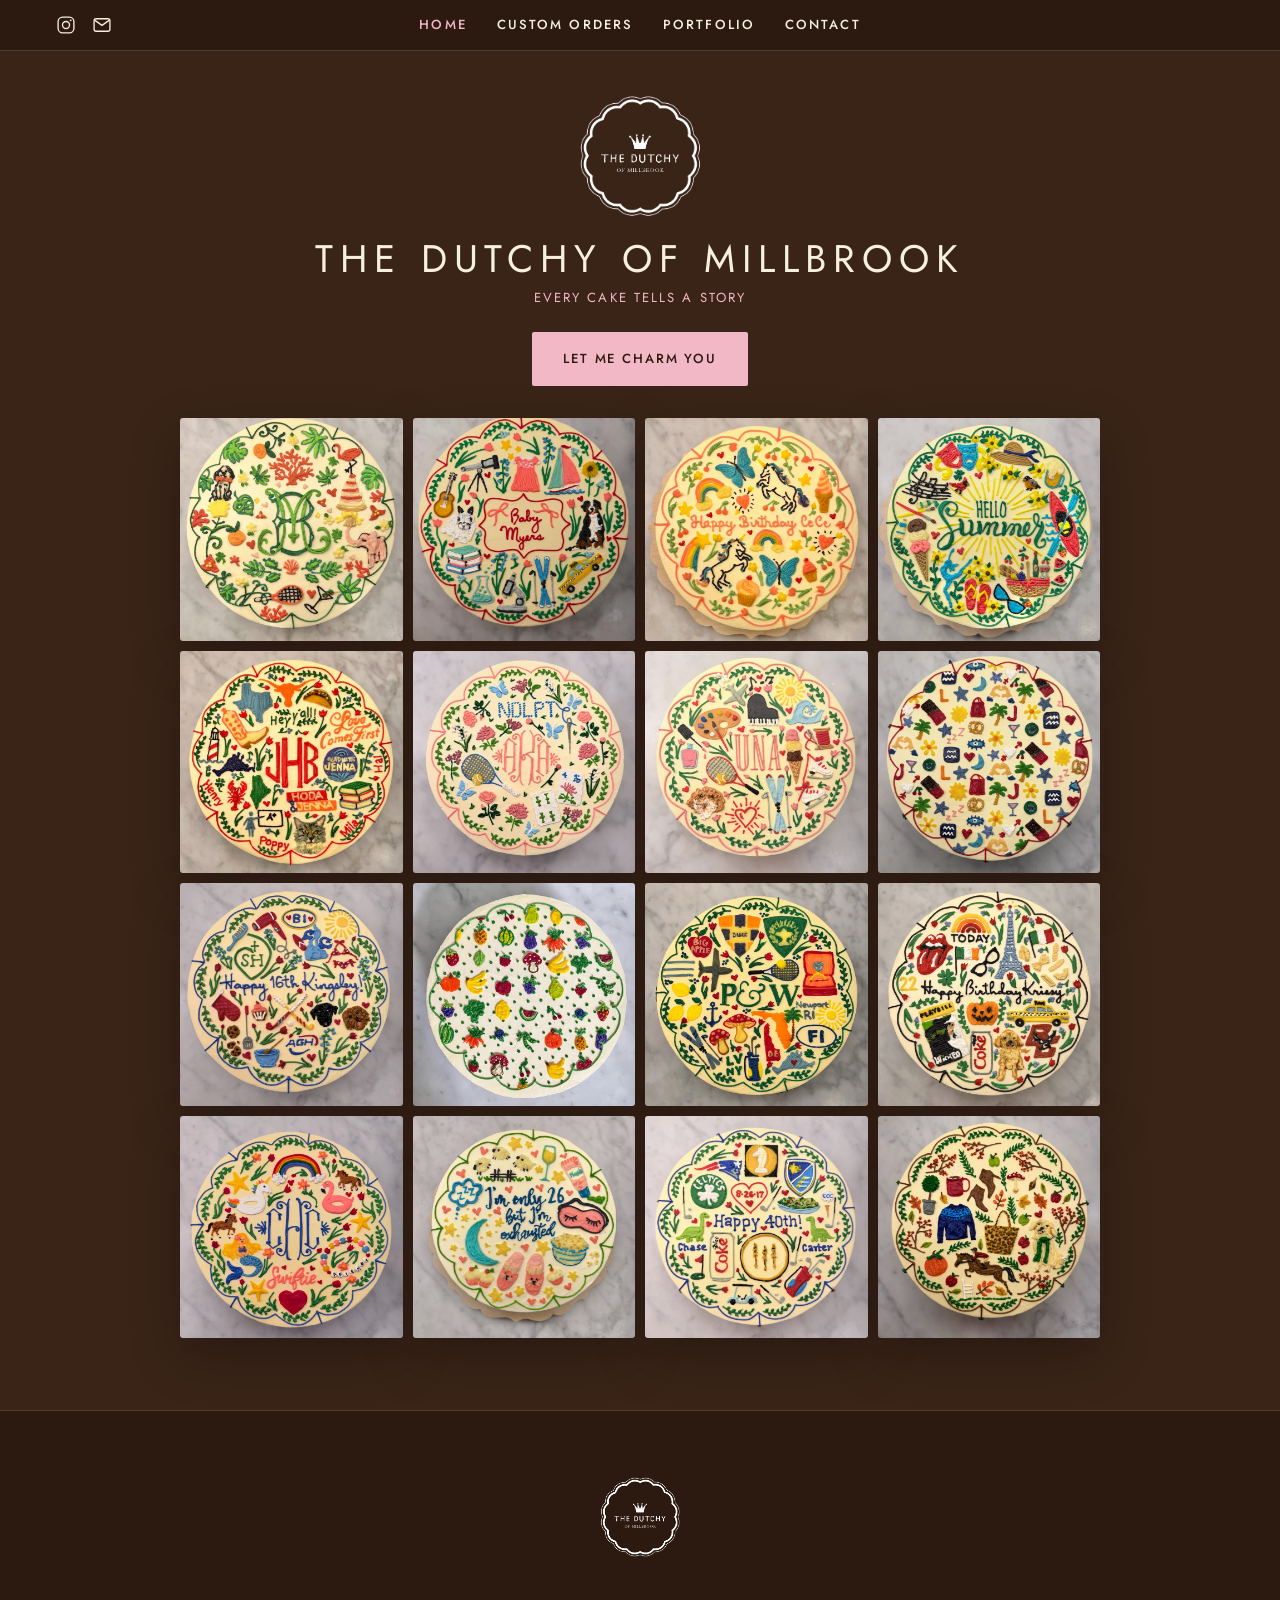
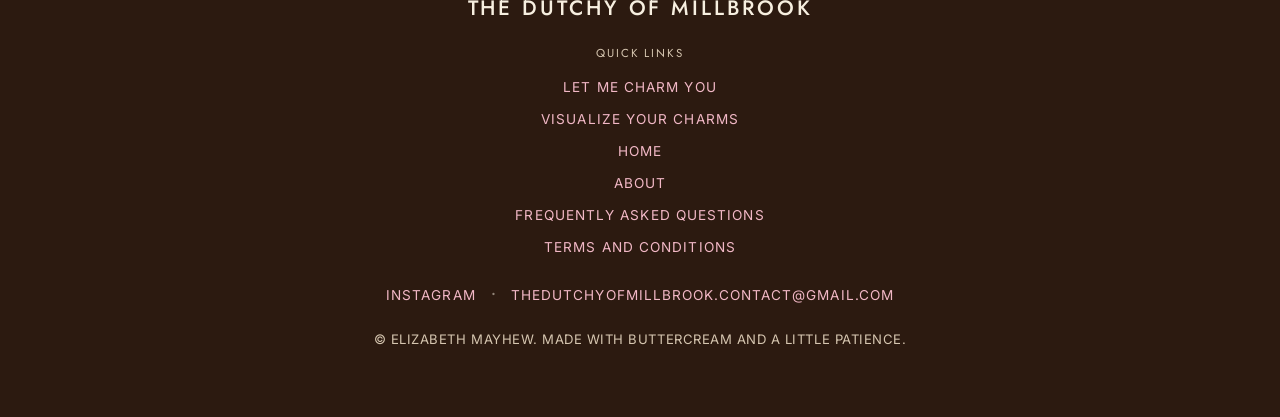
==== index.html @ a3e30500 "Initial commit: The Dutchy of Millbrook site + charm cake game Multi-page static bakery site (home, " ====
<!DOCTYPE html>
<html lang="en">
<head>
  <meta charset="UTF-8" />
  <meta name="viewport" content="width=device-width, initial-scale=1.0" />
  <title>The Dutchy of Millbrook — Charm Cakes by Elizabeth Mayhew</title>
  <meta name="description" content="Hand-painted charm cakes by Elizabeth Mayhew — The Dutchy of Millbrook. Each cake tells the story of a life, like an edible charm bracelet." />
  <link rel="preconnect" href="https://fonts.googleapis.com" />
  <link rel="preconnect" href="https://fonts.gstatic.com" crossorigin />
  <link href="https://fonts.googleapis.com/css2?family=Jost:wght@300;400;500;600&family=Inter:wght@300;400;500&display=swap" rel="stylesheet" />
  <link rel="stylesheet" href="styles.css" />
</head>
<body>

  <header class="nav">
    <div class="nav-social">
      <a href="https://www.instagram.com/elizabethmayhew/" target="_blank" rel="noopener" aria-label="Instagram">
        <svg viewBox="0 0 24 24" fill="none" stroke="currentColor" stroke-width="1.6"><rect x="2.5" y="2.5" width="19" height="19" rx="5.5"/><circle cx="12" cy="12" r="4.2"/><circle cx="17.6" cy="6.4" r="1.1" fill="currentColor" stroke="none"/></svg>
      </a>
      <a href="mailto:thedutchyofmillbrook.contact@gmail.com?subject=CAKE" aria-label="Email">
        <svg viewBox="0 0 24 24" fill="none" stroke="currentColor" stroke-width="1.6"><rect x="2.5" y="4.5" width="19" height="15" rx="2.5"/><path d="M3.5 6.5l8.5 6 8.5-6"/></svg>
      </a>
    </div>
    <nav class="nav-links">
      <a href="index.html" aria-current="page">Home</a>
      <a href="order.html">Custom Orders</a>
      <a href="portfolio.html">Portfolio</a>
      <a href="contact.html">Contact</a>
    </nav>
    <div class="nav-spacer" aria-hidden="true"></div>
  </header>

  <!-- ================= HOME ================= -->
  <section class="home">
    <img src="images/logo-white.png" class="home-logo" alt="The Dutchy of Millbrook" />
    <h1 class="home-title">The Dutchy <em>of</em> Millbrook</h1>
    <p class="home-tag">Every cake tells a story</p>
    <a href="order.html#charm" class="btn btn-primary home-cta">Let me charm you</a>
    <div class="home-grid">
      <img src="images/grid-1.jpg" alt="A charm cake on grey marble" />
      <img src="images/grid-2.jpg" alt="A charm cake on grey marble" />
      <img src="images/grid-3.jpg" alt="A charm cake on grey marble" />
      <img src="images/grid-4.jpg" alt="A charm cake on grey marble" />
      <img src="images/grid-5.jpg" alt="A charm cake on grey marble" />
      <img src="images/grid-6.jpg" alt="A charm cake on grey marble" />
      <img src="images/grid-7.jpg" alt="A charm cake on grey marble" />
      <img src="images/grid-8.jpg" alt="A charm cake on grey marble" />
      <img src="images/grid-9.jpg" alt="A charm cake on grey marble" />
      <img src="images/grid-10.jpg" alt="A charm cake on grey marble" />
      <img src="images/grid-11.jpg" alt="A charm cake on grey marble" />
      <img src="images/grid-12.jpg" alt="A charm cake on grey marble" />
      <img src="images/grid-13.jpg" alt="A charm cake on grey marble" />
      <img src="images/grid-14.jpg" alt="A charm cake on grey marble" />
      <img src="images/grid-15.jpg" alt="A charm cake on grey marble" />
      <img src="images/grid-16.jpg" alt="A charm cake on grey marble" />
    </div>
  </section>

  <footer class="footer">
    <img src="images/logo-white.png" alt="The Dutchy of Millbrook" class="footer-logo" />
    <p class="footer-brand">The Dutchy <em>of</em> Millbrook</p>
    <p class="footer-quick-label">Quick Links</p>
    <nav class="footer-links-list">
      <a href="order.html">Let me charm you</a>
      <a href="charm-visualizer.html" target="_blank" rel="noopener">Visualize Your Charms</a>
      <a href="index.html">Home</a>
      <a href="about.html">About</a>
      <a href="faq.html">Frequently Asked Questions</a>
      <a href="terms.html">Terms and Conditions</a>
    </nav>
    <p class="footer-links">
      <a href="https://www.instagram.com/elizabethmayhew/" target="_blank" rel="noopener">Instagram</a>
      <span>·</span>
      <a href="mailto:thedutchyofmillbrook.contact@gmail.com?subject=CAKE">thedutchyofmillbrook.contact@gmail.com</a>
    </p>
    <p class="footer-fine">© Elizabeth Mayhew. Made with buttercream and a little patience.</p>
  </footer>

</body>
</html>
---- styles.css ----
/* ============================================================
   The Dutchy of Millbrook
   Chocolate-brown theme · editorial all-caps · Jost + Inter
   ============================================================ */

:root {
  --bg:        #3a2418;   /* uniform dark chocolate */
  --bg-soft:   #46311f;   /* raised panels / cards (subtle) */
  --bg-deep:   #2c1a10;   /* footer + inquire */
  --cream:     #f7efe0;   /* primary light text */
  --cream-dim: #d6c6b0;   /* secondary text */
  --paper:     #fbf6ec;   /* light form card */
  --pink:      #f2b8c6;
  --pink-deep: #ec9bb0;
  --logo:      #7b5236;
  --green:     #8fbf78;
  --red:       #e0837a;
  --ink:       #2b2018;   /* dark text on light card */
  --ink-soft:  #6a5848;
  --line:      rgba(247, 239, 224, 0.16);

  --body:    "Inter", system-ui, -apple-system, sans-serif;
  --display: "Jost", "Inter", sans-serif;

  --shadow: 0 18px 50px rgba(0, 0, 0, 0.28);
  --radius: 3px;
}

* { box-sizing: border-box; }
html { scroll-behavior: smooth; }

body {
  margin: 0;
  font-family: var(--body);
  font-size: 18px;
  line-height: 1.7;
  font-weight: 400;
  color: var(--cream);
  background: var(--bg);
  -webkit-font-smoothing: antialiased;
  text-transform: uppercase;
}
/* keep what people TYPE in natural case; placeholders stay uppercase */
input, textarea { text-transform: none; }
::placeholder { text-transform: uppercase; }

h1, h2, h3 {
  font-family: var(--display); font-weight: 400; line-height: 1.15;
  color: var(--cream); text-transform: uppercase; letter-spacing: 0.05em;
  margin: 0;
}
a { color: var(--pink); }
em { font-style: normal; color: var(--pink); }

.eyebrow, .section-kicker {
  font-family: var(--display); text-transform: uppercase;
  letter-spacing: 0.24em; font-size: 0.78rem; font-weight: 500;
  color: var(--pink); margin: 0 0 16px;
}

/* ---------- Nav ---------- */
.nav {
  position: sticky; top: 0; z-index: 50;
  display: grid; grid-template-columns: 1fr auto 1fr; align-items: center;
  padding: 14px clamp(18px, 5vw, 56px);
  background: rgba(44, 26, 16, 0.92);
  backdrop-filter: blur(8px);
  border-bottom: 1px solid var(--line);
}
.nav-social { display: flex; gap: 16px; align-items: center; justify-self: start; }
.nav-social a { color: var(--cream); display: inline-flex; }
.nav-social a:hover { color: var(--pink); }
.nav-social svg { width: 20px; height: 20px; display: block; }
.nav-spacer { justify-self: end; }

.nav-links { justify-self: center; display: flex; flex-wrap: wrap; align-items: center; justify-content: center; gap: clamp(16px, 2.6vw, 30px); }
.nav-links a[aria-current] { color: var(--pink); }

/* interior page header */
.page-head { text-align: center; max-width: 760px; margin: 0 auto; padding: clamp(44px, 6vw, 84px) clamp(20px, 6vw, 60px) 0; }
.page-head h1 { font-size: clamp(2rem, 4.5vw, 3rem); margin: 8px 0 0; }
.page-head .section-sub { margin-top: 14px; }
/* tighten the gap between a page heading and the content below it */
.page-head + section { padding-top: clamp(20px, 3.5vw, 44px); }
.contact-card { max-width: 640px; margin: 30px auto 0; text-align: center; }
.contact-card p { color: var(--cream); letter-spacing: 0.04em; margin: 0 0 14px; }
.contact-card a { color: var(--pink); }
.coming-soon { text-align: center; color: var(--cream-dim); max-width: 560px; margin: 24px auto 0; letter-spacing: 0.04em; }
.nav-links a {
  text-decoration: none; color: var(--cream);
  font-family: var(--display); text-transform: uppercase;
  letter-spacing: 0.16em; font-size: 0.82rem; font-weight: 500;
}
.nav-links a:hover { color: var(--pink); }
.nav-cta {
  background: var(--pink); color: var(--bg-deep) !important;
  padding: 10px 20px; border-radius: 2px;
}
.nav-cta:hover { background: var(--cream); }
.nav-toggle { display: none; }

/* ---------- Buttons ---------- */
.btn {
  display: inline-block; text-decoration: none; cursor: pointer;
  font-family: var(--display); font-size: 0.82rem; font-weight: 500;
  text-transform: uppercase; letter-spacing: 0.14em;
  padding: 15px 30px; border-radius: 2px; border: 1px solid transparent;
  transition: transform .12s ease, background .2s ease, color .2s ease;
}
.btn:hover { transform: translateY(-2px); }
.btn-primary { background: var(--pink); color: var(--bg-deep); }
.btn-primary:hover { background: var(--cream); }
.btn-ghost { background: transparent; color: var(--cream); border-color: var(--cream); }
.btn-ghost:hover { background: var(--cream); color: var(--bg); }
.btn-block { width: 100%; text-align: center; font-size: 1.15rem; }

/* ---------- Home (centered brand + 3x3 grid) ---------- */
.home {
  text-align: center; max-width: 1040px; margin: 0 auto;
  padding: clamp(10px, 2.4vw, 26px) clamp(20px, 5vw, 60px) clamp(36px, 6vw, 72px);
}
.home-logo { width: clamp(120px, 19vw, 158px); height: auto; margin: 0 auto 2px; display: block; }
.home-title { font-size: clamp(1.6rem, 3.4vw, 2.4rem); letter-spacing: 0.18em; margin: 0 0 6px; }
.home-title em { color: var(--cream); }
.home-tag {
  font-family: var(--display); text-transform: uppercase; letter-spacing: 0.16em;
  font-size: 0.82rem; color: var(--pink); margin: 0 0 22px;
}
.home-cta { margin: 0 0 32px; }
.home-grid { display: grid; grid-template-columns: repeat(4, 1fr); gap: 10px; max-width: 1080px; margin: 0 auto; }
.home-grid img {
  width: 100%; aspect-ratio: 1 / 1; object-fit: cover;
  border-radius: 3px; display: block; box-shadow: var(--shadow);
}

.scallop-frame {
  position: relative; display: inline-block; padding: 14px;
  background: var(--bg-soft);
  border-radius: 18px; box-shadow: var(--shadow);
  --s: 22px;
  -webkit-mask:
    radial-gradient(var(--s) at var(--s) var(--s), #0000 98%, #000) -.5px -.5px,
    radial-gradient(var(--s) at var(--s) var(--s), #0000 98%, #000) var(--s) var(--s);
}
.scallop-frame img {
  display: block; width: 100%; max-width: 440px; border-radius: 10px;
  aspect-ratio: 1 / 1; object-fit: cover; object-position: center;
}

/* ---------- Divider ---------- */
.garland-divider { width: min(1140px, 88vw); height: 1px; margin: 8px auto; background: var(--line); }

/* ---------- Section shells ---------- */
section { padding: clamp(48px, 7vw, 96px) clamp(20px, 6vw, 80px); }
.story, .lookbook, .how { max-width: 1140px; margin: 0 auto; }
section h2 { font-size: clamp(1.9rem, 4vw, 2.7rem); margin: 0 0 12px; }
.section-sub { font-size: 1.05rem; color: var(--cream-dim); max-width: 60ch; letter-spacing: 0.04em; }

/* Superette-style: centered section headers */
h2, .section-kicker { text-align: center; }
.section-sub, .email-line { text-align: center; margin-left: auto; margin-right: auto; }

/* ---------- Story ---------- */
.story-grid { display: grid; grid-template-columns: 1.4fr 0.85fr; gap: clamp(24px, 4vw, 54px); margin-top: 26px; }
.story-body p { margin: 0 0 18px; font-size: 1.02rem; color: var(--cream); letter-spacing: 0.03em; }
.story-aside {
  background: var(--bg-soft); border: 1px solid var(--line);
  border-radius: var(--radius); padding: 28px; align-self: start;
}
.story-aside blockquote {
  margin: 0 0 18px; font-family: var(--display); font-size: 1.1rem;
  color: var(--pink); line-height: 1.4; letter-spacing: 0.03em;
}
.story-facts { list-style: none; margin: 0; padding: 0; }
.story-facts li { padding: 11px 0; border-top: 1px solid var(--line); font-size: 0.95rem; color: var(--cream); letter-spacing: 0.04em; }
.story-facts span { display: block; font-family: var(--display); letter-spacing: 0.18em; font-size: 0.7rem; color: var(--pink); margin-bottom: 3px; }

/* ---------- Lookbook ---------- */
.gallery { display: grid; grid-template-columns: repeat(3, 1fr); gap: 16px; margin-top: 30px; }
.menu-list ul { list-style: none; margin: 0; padding: 0; }
.menu-list li { padding: 8px 0; border-top: 1px solid var(--line); font-size: 0.92rem; letter-spacing: 0.03em; color: var(--cream); }
.menu-list li:first-child { border-top: 0; }
.tile {
  position: relative; margin: 0; border-radius: var(--radius); overflow: hidden;
  background: var(--bg-soft); box-shadow: var(--shadow); aspect-ratio: 1 / 1;
}
.tile-lg { grid-column: span 2; grid-row: span 2; aspect-ratio: auto; }
.tile img { width: 100%; height: 100%; object-fit: cover; object-position: center; display: block; }
.tile figcaption {
  position: absolute; left: 0; right: 0; bottom: 0;
  padding: 16px; color: #fff; font-family: var(--display); font-size: 1.05rem;
  letter-spacing: 0.08em;
  background: linear-gradient(to top, rgba(20, 10, 4, 0.9), transparent);
}
.tile figcaption span { display: block; font-family: var(--body); font-size: .8rem; opacity: .9; letter-spacing: 0.04em; }
.tile-soon {
  display: grid; place-items: center; aspect-ratio: 1 / 1;
  border: 1px dashed var(--line); background: var(--bg-soft);
}
.tile-soon figcaption { position: static; background: none; color: var(--cream); text-align: center; }
.tile-soon figcaption span { color: var(--pink); }
.gallery-note { margin-top: 18px; color: var(--cream-dim); font-size: 0.95rem; letter-spacing: 0.04em; }

/* ---------- How it works ---------- */
.steps { display: grid; grid-template-columns: repeat(3, 1fr); gap: 22px; margin-top: 32px; }
.step { background: var(--bg-soft); border: 1px solid var(--line); border-radius: var(--radius); padding: 28px 24px; }
.step-num {
  display: grid; place-items: center; width: 46px; height: 46px;
  background: var(--pink); color: var(--bg-deep); border-radius: 50%;
  font-family: var(--display); font-weight: 600; font-size: 1.3rem; margin-bottom: 14px;
}
.step h3 { font-size: 1.15rem; margin: 0 0 8px; letter-spacing: 0.06em; }
.step p { margin: 0; color: var(--cream-dim); font-size: 0.98rem; letter-spacing: 0.03em; }

/* pricing + flavor blocks inside How It Works */
.how-detail { margin-top: 36px; display: grid; grid-template-columns: repeat(2, 1fr); gap: 22px; }
.how-card { background: var(--bg-soft); border: 1px solid var(--line); border-radius: var(--radius); padding: 26px 28px; }
.how-card h3 { font-size: 1rem; letter-spacing: 0.12em; color: var(--pink); margin-bottom: 16px; }
.price-list { list-style: none; margin: 0; padding: 0; }
.price-list li { display: flex; justify-content: space-between; gap: 14px; padding: 10px 0; border-top: 1px solid var(--line); font-size: 0.95rem; letter-spacing: 0.03em; }
.price-list li:first-child { border-top: 0; }
.price-list .price { color: var(--pink); white-space: nowrap; font-family: var(--display); }
.price-list small { display: block; color: var(--cream-dim); font-size: 0.78rem; }
.how-card p { margin: 0 0 12px; font-size: 0.95rem; color: var(--cream); letter-spacing: 0.03em; }
.how-card p:last-child { margin-bottom: 0; }
.how-note { margin-top: 28px; font-size: 0.98rem; color: var(--cream-dim); letter-spacing: 0.03em; }
.how-note strong { color: var(--pink); }

/* ---------- Portfolio masonry ---------- */
.page-head .btn { margin-top: 22px; }
.portfolio { max-width: 1240px; margin: 0 auto; padding: clamp(36px,5vw,64px) clamp(16px,5vw,72px) clamp(48px,7vw,96px); }
.pgrid { column-count: 4; column-gap: 12px; }
.pgrid img {
  width: 100%; margin: 0 0 12px; border-radius: 3px; display: block;
  break-inside: avoid; box-shadow: var(--shadow); cursor: zoom-in;
  transition: opacity .15s ease;
}
.pgrid img:hover { opacity: 0.9; }

/* lightbox / zoom */
.lightbox {
  position: fixed; inset: 0; z-index: 200; display: none;
  align-items: center; justify-content: center; padding: 4vh 4vw;
  background: rgba(14, 7, 3, 0.93); cursor: zoom-out;
}
.lightbox.open { display: flex; }
.lightbox img { max-width: 92vw; max-height: 92vh; border-radius: 4px; box-shadow: 0 24px 70px rgba(0,0,0,0.6); }

/* ---------- FAQ accordion ---------- */
.faq { max-width: 760px; margin: 0 auto; padding: clamp(28px,4vw,48px) clamp(20px,6vw,72px) clamp(48px,7vw,96px); }
.faq details { border-top: 1px solid var(--line); padding: 18px 2px; }
.faq details:last-of-type { border-bottom: 1px solid var(--line); }
.faq summary {
  cursor: pointer; list-style: none; display: flex; justify-content: space-between; gap: 18px; align-items: center;
  font-family: var(--display); text-transform: uppercase; letter-spacing: 0.08em;
  font-size: 0.95rem; color: var(--cream);
}
.faq summary::-webkit-details-marker { display: none; }
.faq summary::after { content: "+"; color: var(--pink); font-size: 1.3rem; line-height: 1; flex: none; }
.faq details[open] summary::after { content: "–"; }
.faq details p { color: var(--cream-dim); margin: 14px 0 0; letter-spacing: 0.02em; font-size: 1rem; line-height: 1.7; }
.faq details a { color: var(--pink); }
.faq-cta { text-align: center; margin-top: 40px; }
.faq-cta p { color: var(--cream-dim); margin: 0 0 14px; letter-spacing: 0.05em; }

/* ---------- Custom Orders: cake-type cards ---------- */
.types { max-width: 1040px; margin: 0 auto; }
.type-grid { display: flex; flex-wrap: wrap; justify-content: center; gap: 16px; margin-top: 10px; }
.type-card {
  width: calc((100% - 64px) / 5);
  background: var(--bg-soft); border: 1px solid var(--line); border-radius: 6px;
  padding: 0 0 22px; text-align: center; overflow: hidden;
}
.type-card h3 { font-size: 1.05rem; letter-spacing: 0.12em; margin: 20px 0 14px; }
.type-card img { width: 100%; aspect-ratio: 4 / 5; object-fit: cover; display: block; margin-bottom: 18px; }
.type-card .btn { margin: 0 18px; }

/* ---------- Inquiry modal ---------- */
.modal { position: fixed; inset: 0; z-index: 100; }
.modal[hidden] { display: none; }
.modal-backdrop { position: absolute; inset: 0; background: rgba(18, 9, 3, 0.62); backdrop-filter: blur(3px); }
.modal-card {
  position: relative; max-width: 640px; margin: 5vh auto; max-height: 90vh; overflow-y: auto;
  background: var(--paper); color: var(--ink); border-radius: 8px;
  padding: clamp(26px, 4vw, 42px); box-shadow: 0 30px 80px rgba(0,0,0,0.5);
}
.modal-card .section-kicker { color: var(--ink-soft); }
.modal-title { color: var(--choco); text-align: center; margin: 0 0 6px; }
.modal-card .email-line { color: var(--ink-soft); margin: 0 auto 18px; }
.modal-card .email-line a { color: var(--choco); }
.modal-close {
  position: absolute; top: 12px; right: 16px; background: none; border: 0;
  font-size: 1.8rem; line-height: 1; color: var(--ink-soft); cursor: pointer;
}
.modal-close:hover { color: var(--ink); }

/* ---------- Inquire ---------- */
.inquire { background: var(--bg-deep); }
.inquire-inner { max-width: 720px; margin: 0 auto; }
.inquire h2 { color: var(--cream); }
.inquire .section-sub { color: var(--cream-dim); }
.email-line { margin-top: 14px; font-size: 0.95rem; color: var(--cream-dim); letter-spacing: 0.04em; }
.contact-thanks { text-align: center; color: var(--cream); font-size: 1.1rem; letter-spacing: 0.03em; padding: 24px; }
.modal-card .contact-thanks { color: var(--ink); }
.tk-confirm-head { display: block; font-family: var(--display); text-transform: uppercase; letter-spacing: 0.12em; font-size: 1.4rem; color: var(--choco); margin-bottom: 10px; }
.email-line a { color: var(--pink); }

.intake { margin-top: 28px; background: var(--paper); border-radius: 6px; padding: clamp(24px, 4vw, 40px); box-shadow: var(--shadow); color: var(--ink); }
.field { margin-bottom: 18px; }
.field-row { display: grid; grid-template-columns: 1fr 1fr; gap: 16px; }
label { display: block; font-family: var(--display); color: var(--ink); margin-bottom: 6px; font-size: 0.95rem; letter-spacing: 0.06em; }
.opt { font-family: var(--body); color: var(--ink-soft); font-size: .82rem; letter-spacing: 0; }
input, select, textarea {
  width: 100%; font-family: var(--body); font-size: 1rem; color: var(--ink);
  padding: 12px 14px; border: 1px solid #e2d6bf; border-radius: 2px;
  background: #fff; transition: border .15s ease;
}
input:focus, select:focus, textarea:focus { outline: none; border-color: var(--pink-deep); }
select {
  appearance: none; -webkit-appearance: none; cursor: pointer; padding-right: 38px;
  background-image: url("data:image/svg+xml;utf8,<svg xmlns='http://www.w3.org/2000/svg' width='10' height='7' viewBox='0 0 10 7'><path d='M1 1l4 4 4-4' stroke='%232b2018' stroke-width='1.5' fill='none' stroke-linecap='round' stroke-linejoin='round'/></svg>");
  background-repeat: no-repeat; background-position: right 14px center;
}
.form-fineprint { text-align: center; color: var(--ink-soft); font-size: .92rem; margin: 14px 0 0; letter-spacing: 0.03em; }

.cond[hidden] { display: none; }

/* grouped form section headings */
.form-group {
  font-family: var(--display); text-transform: uppercase; letter-spacing: 0.12em;
  font-size: 0.72rem; color: var(--choco);
  margin: 24px 0 14px; padding-top: 18px; border-top: 1px solid #ece1cb;
}
.form-group-first { margin-top: 2px; padding-top: 0; border-top: 0; }
.form-hint { font-size: 0.8rem; color: var(--ink-soft); margin: 6px 0 0; letter-spacing: 0.02em; }

.checkgroup { display: grid; gap: 10px; }
.checkgroup label {
  display: flex; align-items: center; gap: 10px; margin: 0; cursor: pointer;
  font-family: var(--body); letter-spacing: 0.04em; font-size: 0.9rem; color: var(--ink); font-weight: 400;
}
.checkgroup input { width: auto; accent-color: var(--logo); }
.checkgroup .group-label { grid-column: 1 / -1; font-family: var(--display); font-size: 0.72rem; letter-spacing: 0.16em; color: var(--ink-soft); margin: 6px 0 -2px; cursor: default; }

.note {
  font-size: .88rem; line-height: 1.55; color: var(--ink-soft);
  background: #f4ead6; border: 1px solid #e7dac1; border-left: 3px solid var(--logo);
  padding: 12px 14px; border-radius: 2px; margin: 0 0 18px; letter-spacing: 0.02em;
}
.note strong { color: var(--ink); }
.note-ship { border-left-color: #7a9b5e; }

/* ranked, draggable charm list */
.charm-add { display: flex; gap: 8px; margin-bottom: 10px; }
.charm-add input { flex: 1; }
.charm-list { list-style: none; margin: 0 0 4px; padding: 0; counter-reset: charm; }
.charm-item {
  display: flex; align-items: center; gap: 10px;
  background: #fff; border: 1px solid #e2d6bf; border-radius: 3px;
  padding: 8px 10px; margin-bottom: 6px; cursor: grab;
}
.charm-item.dragging { opacity: 0.45; }
.charm-item::before {
  counter-increment: charm; content: counter(charm);
  font-family: var(--display); color: var(--ink-soft); font-size: 0.8rem;
  min-width: 16px; text-align: center;
}
.charm-handle { color: #c3b69c; cursor: grab; font-size: 0.9rem; }
.charm-text { flex: 1; color: var(--ink); font-size: 0.96rem; }
.charm-del { background: none; border: 0; color: #c0392b; cursor: pointer; font-size: 17px; line-height: 1; padding: 0 2px; }

/* ---------- Footer ---------- */
.footer { background: var(--bg-deep); color: var(--cream); text-align: center; padding: 54px 20px; border-top: 1px solid var(--line); }
.footer-logo { width: 104px; height: auto; margin-bottom: 12px; }
.footer-brand { font-family: var(--display); font-size: 1.3rem; margin: 0; text-transform: uppercase; letter-spacing: 0.14em; font-weight: 500; }
.footer-brand em { color: var(--cream); }
.footer-quick-label { font-family: var(--display); text-transform: uppercase; letter-spacing: 0.16em; font-size: 0.72rem; color: var(--cream-dim); margin: 18px 0 12px; }
.footer-links-list { display: flex; flex-direction: column; gap: 9px; align-items: center; margin: 0 0 20px; }
.footer-links-list a { color: var(--pink); text-decoration: none; letter-spacing: 0.08em; font-size: 0.85rem; }
.footer-links-list a:hover { color: var(--cream); }
.footer-links a { color: var(--pink); text-decoration: none; letter-spacing: 0.08em; font-size: 0.85rem; }
.footer-links span { margin: 0 10px; opacity: .5; }
.footer-fine { margin-top: 18px; font-size: .82rem; color: var(--cream-dim); letter-spacing: 0.04em; }

/* ---------- File upload field ---------- */
input[type="file"] { padding: 9px 10px; font-size: 0.88rem; background: #fff; cursor: pointer; }
.upload-list { font-size: 0.82rem; color: var(--ink-soft); margin: 8px 0 0; word-break: break-word; }
.upload-list[hidden] { display: none; }

/* ---------- Charm Cake Studio (standalone) ---------- */
.cv-app { min-height: 100vh; }
.cv-topbar {
  position: sticky; top: 0; z-index: 50;
  display: grid; grid-template-columns: 1fr auto 1fr; align-items: center; gap: 12px;
  padding: 12px clamp(16px, 4vw, 44px);
  background: var(--bg-deep); border-bottom: 1px solid var(--line);
}
.cv-back { justify-self: start; color: var(--cream-dim); text-decoration: none; font-family: var(--display); text-transform: uppercase; letter-spacing: 0.12em; font-size: 0.74rem; }
.cv-back:hover { color: var(--pink); }
.cv-topbar-brand { justify-self: center; display: flex; align-items: center; gap: 12px; text-decoration: none; }
.cv-topbar-brand img { width: 34px; height: auto; }
.cv-studio-title { font-family: var(--display); text-transform: uppercase; letter-spacing: 0.2em; font-size: 0.9rem; color: var(--cream); }
.cv-order { justify-self: end; font-size: 0.74rem; padding: 10px 18px; }
.cv-title { text-align: center; font-family: var(--display); text-transform: uppercase; letter-spacing: 0.14em; font-size: clamp(1.3rem, 3vw, 1.9rem); color: var(--cream); margin: 30px auto 0; padding: 0 24px; }
.cv-disclaimer { text-align: center; color: var(--cream-dim); max-width: 64ch; margin: 12px auto 0; padding: 0 24px; font-size: 0.82rem; line-height: 1.55; font-style: italic; opacity: 0.85; }
.cv-wrap { max-width: 1100px; margin: 0 auto; padding: clamp(18px,3vw,32px) clamp(20px,6vw,72px) clamp(48px,7vw,96px); display: grid; grid-template-columns: 1fr 320px; gap: 30px; align-items: start; }
.cv-stage { position: relative; width: 100%; max-width: 560px; aspect-ratio: 1; margin: 0 auto; background: #d7d2c6; border-radius: 6px; overflow: hidden; touch-action: none; box-shadow: var(--shadow); }
.cv-cake { position: absolute; left: 50%; top: 50%; width: 80%; height: 80%; transform: translate(-50%,-50%); background: radial-gradient(circle at 50% 42%, #f6efdd, #efe4cb); border-radius: 50%; box-shadow: inset 0 0 24px rgba(120,80,40,.08), 0 8px 22px rgba(0,0,0,.18); }
.cv-scallop-svg { position: absolute; inset: 0; width: 100%; height: 100%; pointer-events: none; }
.cv-layer { position: absolute; inset: 0; }
.cv-item { position: absolute; cursor: grab; user-select: none; line-height: 1; touch-action: none; }
.cv-content { display: inline-block; font-size: 46px; line-height: 1; white-space: nowrap; }
.cv-item.text .cv-content { font-family: var(--display); color: var(--choco); font-weight: 600; letter-spacing: 0.04em; }
.cv-item.sel .cv-content { outline: 1px dashed rgba(40,25,15,.45); outline-offset: 4px; }
.cv-h { position: absolute; display: none; z-index: 2; }
.cv-item.sel .cv-h { display: block; }
.cv-del { top: -14px; right: -14px; width: 22px; height: 22px; border-radius: 50%; background: #c0392b; color: #fff; border: 2px solid #fff; cursor: pointer; font-size: 13px; line-height: 17px; text-align: center; padding: 0; }
.cv-rot { top: -32px; left: 50%; transform: translateX(-50%); width: 18px; height: 18px; border-radius: 50%; background: #4f7a3f; border: 2px solid #fff; cursor: grab; }
.cv-size { bottom: -13px; right: -13px; width: 18px; height: 18px; border-radius: 50%; background: #2c4f8a; border: 2px solid #fff; cursor: nwse-resize; }
.cv-hint { text-align: center; color: var(--cream-dim); font-size: 0.82rem; margin: 14px 0 0; letter-spacing: 0.03em; }
.cv-hint .dot { display: inline-block; width: 9px; height: 9px; border-radius: 50%; vertical-align: middle; margin: 0 1px; }
.cv-hint .dot.blue { background: #2c4f8a; } .cv-hint .dot.green { background: #4f7a3f; } .cv-hint .dot.red { background: #c0392b; }
.cv-actions { display: flex; gap: 12px; justify-content: center; margin-top: 18px; flex-wrap: wrap; }
.cv-panel { background: var(--bg-soft); border: 1px solid var(--line); border-radius: 6px; padding: 22px; }
.cv-section { margin-bottom: 22px; }
.cv-section:last-child { margin-bottom: 0; }
.cv-section h3 { font-size: 0.8rem; letter-spacing: 0.16em; color: var(--pink); margin: 0 0 12px; text-align: left; }
.cv-swatches { display: flex; flex-wrap: wrap; gap: 10px; }
.cv-swatch { width: 30px; height: 30px; border-radius: 50%; border: 2px solid transparent; background: var(--sw); cursor: pointer; padding: 0; }
.cv-swatch.is-active { box-shadow: 0 0 0 2px var(--bg-soft), 0 0 0 4px var(--cream); }
.cv-swatch-none { background: transparent; border: 1px dashed var(--cream-dim); color: var(--cream-dim); font-size: 13px; line-height: 1; }
.cv-textrow { display: flex; gap: 8px; }
.cv-textrow input { flex: 1; }
/* text step: font + clear color control */
.cv-text-input { margin-bottom: 8px; font-size: 0.9rem; padding: 10px 12px; }
.cv-font { width: 100%; margin-bottom: 8px; font-size: 0.9rem; padding: 10px 30px 10px 12px; }
.cv-textopts { align-items: center; }
.cv-textopts .btn { margin-left: auto; padding: 10px 16px; font-size: 0.72rem; }
.cv-colorpick { display: inline-flex; align-items: center; gap: 6px; cursor: pointer; flex: 0 0 auto; font-size: 0.74rem; color: var(--cream-dim); letter-spacing: 0.03em; }
.cv-colorpick input[type="color"] { width: 26px; height: 24px; padding: 2px; border: 1px solid var(--cream-dim); border-radius: 5px; background: none; cursor: pointer; }
.cv-search { margin-bottom: 8px; }
.cv-web-search { display: block; width: 100%; text-align: left; background: none; border: 0; color: var(--pink); font-size: 0.8rem; cursor: pointer; padding: 2px 0 12px; text-decoration: none; }
.cv-web-search:hover { color: var(--cream); }
.cv-palette { display: grid; grid-template-columns: repeat(6, 1fr); gap: 6px; max-height: 300px; overflow-y: auto; padding-right: 4px; }
.cv-charm { font-size: 22px; line-height: 1; background: var(--bg); border: 1px solid var(--line); border-radius: 5px; padding: 7px 0; cursor: pointer; display: flex; align-items: center; justify-content: center; min-height: 38px; }
.cv-charm:hover { background: var(--bg-deep); }
.cv-charm-icon img { width: 24px; height: 24px; display: block; filter: invert(1); }
.cv-charm-img { padding: 0; overflow: hidden; }
.cv-charm-img img { width: 100%; height: 42px; object-fit: cover; display: block; }
.cv-searching { grid-column: 1 / -1; color: var(--cream-dim); font-size: 0.85rem; padding: 8px 2px; margin: 0; }
.cv-item.img .cv-content img { display: block; height: auto; -webkit-user-drag: none; user-select: none; pointer-events: none; }
/* color-picker swatch (round, shows chosen color) */
.cv-color { position: relative; width: 30px; height: 30px; border-radius: 50%; overflow: hidden; display: inline-block; border: 1px solid var(--cream-dim); cursor: pointer; flex: 0 0 auto; vertical-align: middle; }
.cv-color::after { content: "+"; position: absolute; inset: 0; display: grid; place-items: center; color: #fff; font-size: 14px; text-shadow: 0 0 2px rgba(0,0,0,.5); pointer-events: none; }
.cv-color input[type="color"] { position: absolute; top: -8px; left: -8px; width: 46px; height: 46px; border: 0; padding: 0; background: none; cursor: pointer; }
.cv-color-text::after { content: "A"; font-size: 12px; }
.cv-upload-btn { display: inline-block; background: var(--pink); color: var(--bg-deep); font-family: var(--display); text-transform: uppercase; letter-spacing: 0.14em; font-size: 0.78rem; padding: 11px 18px; border-radius: 2px; cursor: pointer; margin-bottom: 12px; }
.cv-upload-btn:hover { background: var(--cream); }
.cv-note { font-size: 0.82rem; color: var(--cream-dim); margin: 0 0 12px; line-height: 1.5; }

/* ---------- Order Book (tracker) ---------- */
.tracker-app { min-height: 100vh; }
.tk-login, .tk-setup { max-width: 420px; margin: 48px auto; padding: 0 20px; }
.tk-remember { display: flex; align-items: center; gap: 8px; font-size: 0.85rem; color: var(--ink-soft); margin: 0 0 14px; cursor: pointer; }
.tk-remember input { width: auto; }
.tk-setup { color: var(--cream-dim); text-align: center; line-height: 1.6; }
.tk-setup code { color: var(--pink); }
.tk-board-wrap { padding: 14px clamp(12px, 3vw, 32px) 64px; }
.tk-tabs { display: flex; gap: 6px; margin-bottom: 14px; }
.tk-tab { background: var(--bg-soft); border: 1px solid var(--line); color: var(--cream-dim); font-family: var(--display); text-transform: uppercase; letter-spacing: 0.1em; font-size: 0.74rem; padding: 9px 16px; border-radius: 5px; cursor: pointer; }
.tk-tab.is-active { background: var(--pink); color: var(--bg-deep); border-color: var(--pink); }
.tk-view { animation: none; }
.tk-history-summary { color: var(--pink); font-family: var(--display); letter-spacing: 0.06em; font-size: 0.95rem; margin: 0 0 12px; }
/* board (cards) view */
.tk-board { display: grid; grid-auto-flow: column; grid-auto-columns: minmax(238px, 1fr); gap: 14px; overflow-x: auto; padding-bottom: 14px; align-items: start; }
.tk-col { background: var(--bg-soft); border: 1px solid var(--line); border-radius: 8px; padding: 12px; }
.tk-col-head { font-family: var(--display); text-transform: uppercase; letter-spacing: 0.12em; font-size: 0.72rem; color: var(--pink); margin: 0 0 12px; display: flex; justify-content: space-between; }
.tk-col-head span { color: var(--cream-dim); }
.tk-col-list { display: flex; flex-direction: column; gap: 10px; min-height: 12px; }
.tk-card { background: var(--paper); color: var(--ink); border-radius: 6px; padding: 12px; box-shadow: var(--shadow); }
.tk-card-top { display: flex; justify-content: space-between; align-items: center; gap: 8px; }
.tk-card-top strong { font-size: 0.96rem; }
.tk-card-meta { font-size: 0.78rem; color: var(--ink-soft); margin: 3px 0 8px; }
.tk-card .tk-row { display: flex; align-items: center; gap: 8px; font-size: 0.78rem; color: var(--ink-soft); margin-bottom: 8px; }
.tk-card .tk-row select { flex: 1; }
.tk-card .tk-bill { display: flex; gap: 8px; margin-bottom: 6px; }
.tk-card .tk-bill label { flex: 1; font-size: 0.68rem; color: var(--ink-soft); display: flex; flex-direction: column; gap: 2px; }
.tk-card .tk-bill input { padding: 6px 8px; font-size: 0.85rem; }
.tk-balrow { display: flex; justify-content: space-between; align-items: center; font-size: 0.8rem; color: var(--ink); margin-bottom: 6px; gap: 8px; }
.tk-card .tk-paid { display: flex; align-items: center; gap: 5px; white-space: nowrap; }
.tk-card .tk-paid input { width: auto; }
.tk-details { font-size: 0.8rem; }
.tk-details summary { cursor: pointer; color: var(--ink-soft); }
.tk-toolbar { display: flex; justify-content: space-between; align-items: center; gap: 16px; margin-bottom: 16px; flex-wrap: wrap; }
.tk-filters { display: flex; gap: 8px; flex-wrap: wrap; align-items: center; }
.tk-filters input, .tk-filters select { width: auto; font-size: 0.85rem; padding: 9px 12px; }
/* one consistent font across the Order Book */
.tk-board-wrap, .tk-board-wrap .tk-tab, .tk-table thead th, .tk-col-head, .tk-history-summary,
.tk-bill label, .tk-detail-notes, .tk-card .tk-row { font-family: var(--body); }
/* leave room for the dropdown arrow so text doesn't overlap it */
.tk-filters select { padding: 9px 32px 9px 12px; }
.tk-table select { padding: 6px 28px 6px 8px; }
.tk-filters input[type="search"] { min-width: 220px; }
.tk-toolbar-right { display: flex; align-items: center; gap: 14px; }
.tk-stats { color: var(--cream-dim); font-size: 0.85rem; letter-spacing: 0.04em; white-space: nowrap; }

.tk-table-wrap { overflow-x: auto; border: 1px solid var(--line); border-radius: 8px; }
.tk-table { width: 100%; border-collapse: collapse; background: var(--paper); color: var(--ink); font-size: 0.86rem; min-width: 880px; }
.tk-table thead th { position: sticky; top: 0; background: var(--bg-soft); color: var(--cream); font-family: var(--display); text-transform: uppercase; letter-spacing: 0.08em; font-size: 0.66rem; text-align: left; padding: 11px 10px; white-space: nowrap; }
.tk-table th[data-sort] { cursor: pointer; user-select: none; }
.tk-table th[data-sort]:hover { color: var(--pink); }
.tk-table tbody td { padding: 6px 8px; border-top: 1px solid #ece1cb; vertical-align: middle; }
.tk-table tbody tr:hover td { background: #fbf3e2; }
.tk-table input, .tk-table select { padding: 6px 8px; font-size: 0.85rem; border-color: #e7dac1; background: #fff; }
.tk-name { min-width: 120px; }
.tk-email { min-width: 160px; }
.tk-phone { width: 120px; }
.tk-occasion { min-width: 110px; }
.tk-total, .tk-deposit { width: 78px; }
.tk-date { width: 140px; }
.tk-balance { white-space: nowrap; font-variant-numeric: tabular-nums; }
.paidtag { color: #4f7a3f; font-weight: 600; }
.tk-center { text-align: center; }
.tk-center input { width: auto; }
.tk-added { color: var(--ink-soft); white-space: nowrap; font-size: 0.78rem; }
.tk-expand, .tk-del { background: none; border: 0; cursor: pointer; font-size: 16px; line-height: 1; padding: 2px 4px; }
.tk-expand { color: var(--logo); }
.tk-del { color: #c0392b; }
.tk-empty { text-align: center; color: var(--ink-soft); padding: 28px; }
.tk-detailrow td { background: #f4ead6; padding: 0; }
.tk-detail { padding: 12px 14px; }
.tk-detail-meta { font-size: 0.8rem; color: var(--ink-soft); margin: 0 0 8px; }
.tk-detail-pre { white-space: pre-wrap; font-family: var(--body); font-size: 0.82rem; background: #fff; padding: 10px; border-radius: 4px; margin: 0 0 10px; }
.tk-detail-notes { display: block; font-size: 0.72rem; color: var(--ink-soft); }
.tk-detail-notes textarea { width: 100%; margin-top: 4px; font-size: 0.85rem; }

/* ---------- Responsive ---------- */
@media (max-width: 1100px) {
  .pgrid { column-count: 3; }
  .type-card { width: calc((100% - 32px) / 3); }
}
@media (max-width: 860px) {
  .nav { grid-template-columns: 1fr auto; }
  .nav-spacer { display: none; }
  .nav-links a { font-size: 0.74rem; }
  .home-grid { grid-template-columns: repeat(3, 1fr); gap: 8px; }
  .type-card { width: calc((100% - 16px) / 2); }
  .pgrid { column-count: 2; }
  .cv-wrap { grid-template-columns: 1fr; }
  .story-grid { grid-template-columns: 1fr; }
  .gallery { grid-template-columns: repeat(2, 1fr); }
  .tile-lg { grid-column: span 2; }
  .steps { grid-template-columns: 1fr; }
  .how-detail { grid-template-columns: 1fr; }
  .field-row { grid-template-columns: 1fr; }
}
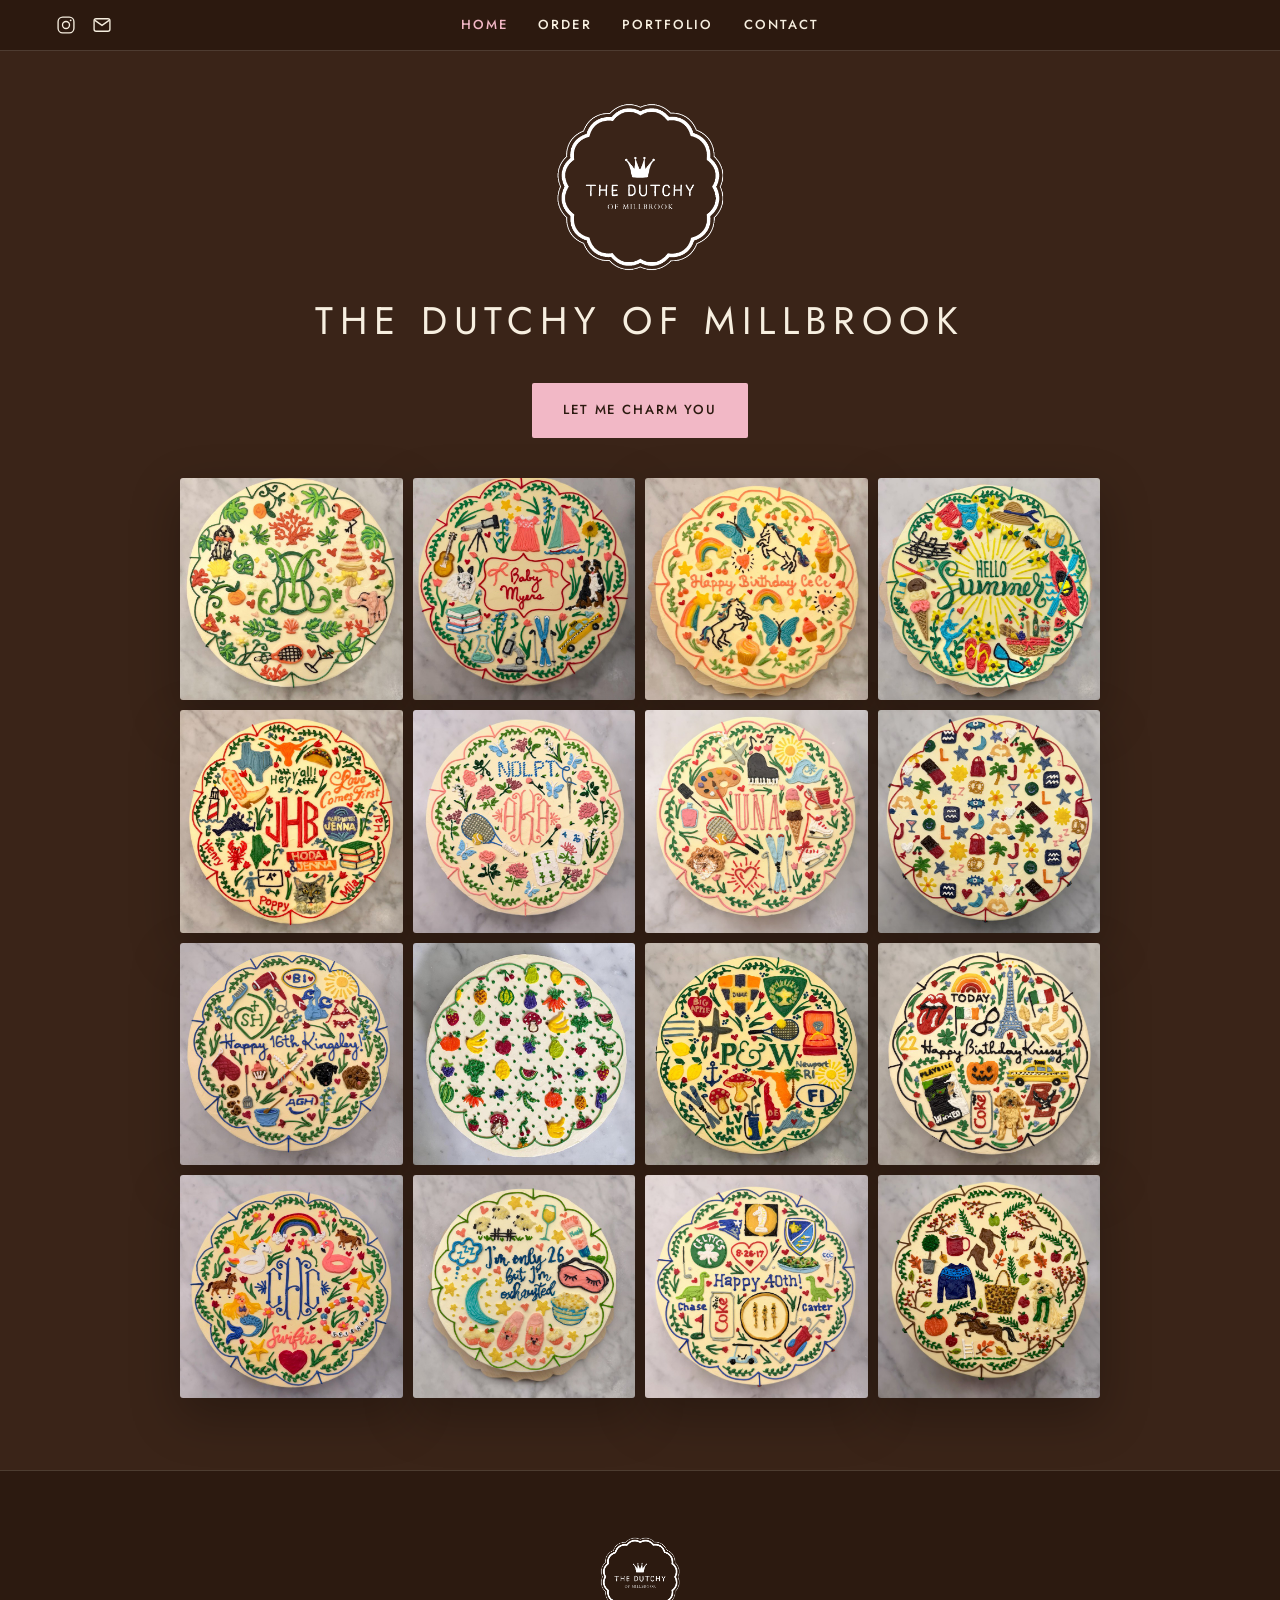
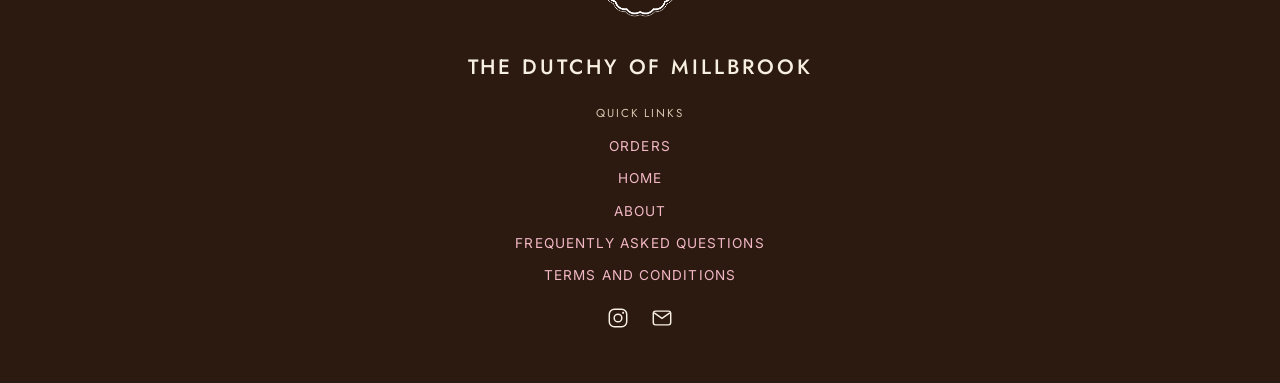
==== commit f04ad89d: "Mobile layout, real Terms & Conditions, simpler nav and footer - Phone layout (375px+): one-row menu" ====
--- a/index.html
+++ b/index.html
@@ -23,7 +23,7 @@
     </div>
     <nav class="nav-links">
       <a href="index.html" aria-current="page">Home</a>
-      <a href="order.html">Custom Orders</a>
+      <a href="order.html">Order</a>
       <a href="portfolio.html">Portfolio</a>
       <a href="contact.html">Contact</a>
     </nav>
@@ -34,7 +34,6 @@
   <section class="home">
     <img src="images/logo-white.png" class="home-logo" alt="The Dutchy of Millbrook" />
     <h1 class="home-title">The Dutchy <em>of</em> Millbrook</h1>
-    <p class="home-tag">Every cake tells a story</p>
     <a href="order.html#charm" class="btn btn-primary home-cta">Let me charm you</a>
     <div class="home-grid">
       <img src="images/grid-1.jpg" alt="A charm cake on grey marble" />
@@ -61,19 +60,20 @@
     <p class="footer-brand">The Dutchy <em>of</em> Millbrook</p>
     <p class="footer-quick-label">Quick Links</p>
     <nav class="footer-links-list">
-      <a href="order.html">Let me charm you</a>
-      <a href="charm-visualizer.html" target="_blank" rel="noopener">Visualize Your Charms</a>
+      <a href="order.html">Orders</a>
       <a href="index.html">Home</a>
       <a href="about.html">About</a>
       <a href="faq.html">Frequently Asked Questions</a>
       <a href="terms.html">Terms and Conditions</a>
     </nav>
-    <p class="footer-links">
-      <a href="https://www.instagram.com/elizabethmayhew/" target="_blank" rel="noopener">Instagram</a>
-      <span>·</span>
-      <a href="mailto:thedutchyofmillbrook.contact@gmail.com?subject=CAKE">thedutchyofmillbrook.contact@gmail.com</a>
+    <p class="footer-links footer-icons">
+      <a href="https://www.instagram.com/elizabethmayhew/" target="_blank" rel="noopener" aria-label="Instagram">
+        <svg viewBox="0 0 24 24" fill="none" stroke="currentColor" stroke-width="1.6"><rect x="2.5" y="2.5" width="19" height="19" rx="5.5"/><circle cx="12" cy="12" r="4.2"/><circle cx="17.6" cy="6.4" r="1.1" fill="currentColor" stroke="none"/></svg>
+      </a>
+      <a href="mailto:thedutchyofmillbrook.contact@gmail.com?subject=CAKE" aria-label="Email">
+        <svg viewBox="0 0 24 24" fill="none" stroke="currentColor" stroke-width="1.6"><rect x="2.5" y="4.5" width="19" height="15" rx="2.5"/><path d="M3.5 6.5l8.5 6 8.5-6"/></svg>
+      </a>
     </p>
-    <p class="footer-fine">© Elizabeth Mayhew. Made with buttercream and a little patience.</p>
   </footer>
 
 </body>
--- a/styles.css
+++ b/styles.css
@@ -119,14 +119,14 @@
   text-align: center; max-width: 1040px; margin: 0 auto;
   padding: clamp(10px, 2.4vw, 26px) clamp(20px, 5vw, 60px) clamp(36px, 6vw, 72px);
 }
-.home-logo { width: clamp(120px, 19vw, 158px); height: auto; margin: 0 auto 2px; display: block; }
+.home-logo { width: clamp(150px, 26vw, 220px); height: auto; margin: 0 auto 2px; display: block; }
 .home-title { font-size: clamp(1.6rem, 3.4vw, 2.4rem); letter-spacing: 0.18em; margin: 0 0 6px; }
 .home-title em { color: var(--cream); }
 .home-tag {
   font-family: var(--display); text-transform: uppercase; letter-spacing: 0.16em;
   font-size: 0.82rem; color: var(--pink); margin: 0 0 22px;
 }
-.home-cta { margin: 0 0 32px; }
+.home-cta { margin: 34px 0 40px; }
 .home-grid { display: grid; grid-template-columns: repeat(4, 1fr); gap: 10px; max-width: 1080px; margin: 0 auto; }
 .home-grid img {
   width: 100%; aspect-ratio: 1 / 1; object-fit: cover;
@@ -261,6 +261,13 @@
 .faq details p { color: var(--cream-dim); margin: 14px 0 0; letter-spacing: 0.02em; font-size: 1rem; line-height: 1.7; }
 .faq details a { color: var(--pink); }
 .faq-cta { text-align: center; margin-top: 40px; }
+
+/* ---------- Terms ---------- */
+.terms { max-width: 760px; margin: 0 auto; padding: clamp(28px,4vw,48px) clamp(20px,6vw,72px) clamp(48px,7vw,96px); }
+.terms h2 { font-size: 1.05rem; letter-spacing: 0.16em; color: var(--pink); margin: 36px 0 12px; padding-top: 24px; border-top: 1px solid var(--line); }
+.terms h2:first-child { margin-top: 0; }
+.terms p { color: var(--cream-dim); margin: 0 0 14px; letter-spacing: 0.02em; font-size: 1rem; line-height: 1.7; }
+.terms-contact { text-align: center; margin-top: 40px !important; }
 .faq-cta p { color: var(--cream-dim); margin: 0 0 14px; letter-spacing: 0.05em; }
 
 /* ---------- Custom Orders: cake-type cards ---------- */
@@ -380,6 +387,10 @@
 .footer-links-list a:hover { color: var(--cream); }
 .footer-links a { color: var(--pink); text-decoration: none; letter-spacing: 0.08em; font-size: 0.85rem; }
 .footer-links span { margin: 0 10px; opacity: .5; }
+.footer-icons { display: flex !important; flex-direction: row !important; justify-content: center; gap: 22px; margin: 4px 0 0; }
+.footer-icons a { color: var(--cream); display: inline-flex; }
+.footer-icons a:hover { color: var(--pink); }
+.footer-icons svg { width: 22px; height: 22px; display: block; }
 .footer-fine { margin-top: 18px; font-size: .82rem; color: var(--cream-dim); letter-spacing: 0.04em; }
 
 /* ---------- File upload field ---------- */
@@ -554,3 +565,23 @@
   .how-detail { grid-template-columns: 1fr; }
   .field-row { grid-template-columns: 1fr; }
 }
+
+/* Long email addresses wrap instead of running off narrow screens. */
+a[href^="mailto:"] { overflow-wrap: anywhere; }
+
+/* ---------- Phones (iPhone SE 375px and up) ---------- */
+@media (max-width: 560px) {
+  body { font-size: 16px; }
+  .nav { grid-template-columns: 1fr; padding: 12px 16px; }
+  .nav-social { display: none; }   /* Instagram + email live in the footer */
+  .nav-links { flex-wrap: nowrap; gap: clamp(14px, 5vw, 22px); }
+  .nav-links a { font-size: 0.72rem; letter-spacing: 0.12em; }
+  .home-title { font-size: 1.45rem; letter-spacing: 0.12em; }
+  .home-cta { margin: 26px 0 32px; }
+  .home-grid { gap: 6px; }
+  .home-grid img:nth-child(n+16) { display: none; }   /* 15 = five even rows of 3 */
+  /* footer: Instagram and email on their own lines; email fits on one line */
+  .footer-links { display: flex; flex-direction: column; gap: 8px; align-items: center; }
+  .footer-links span { display: none; }
+  .footer-links a[href^="mailto:"] { font-size: 0.72rem; letter-spacing: 0.02em; }
+}
